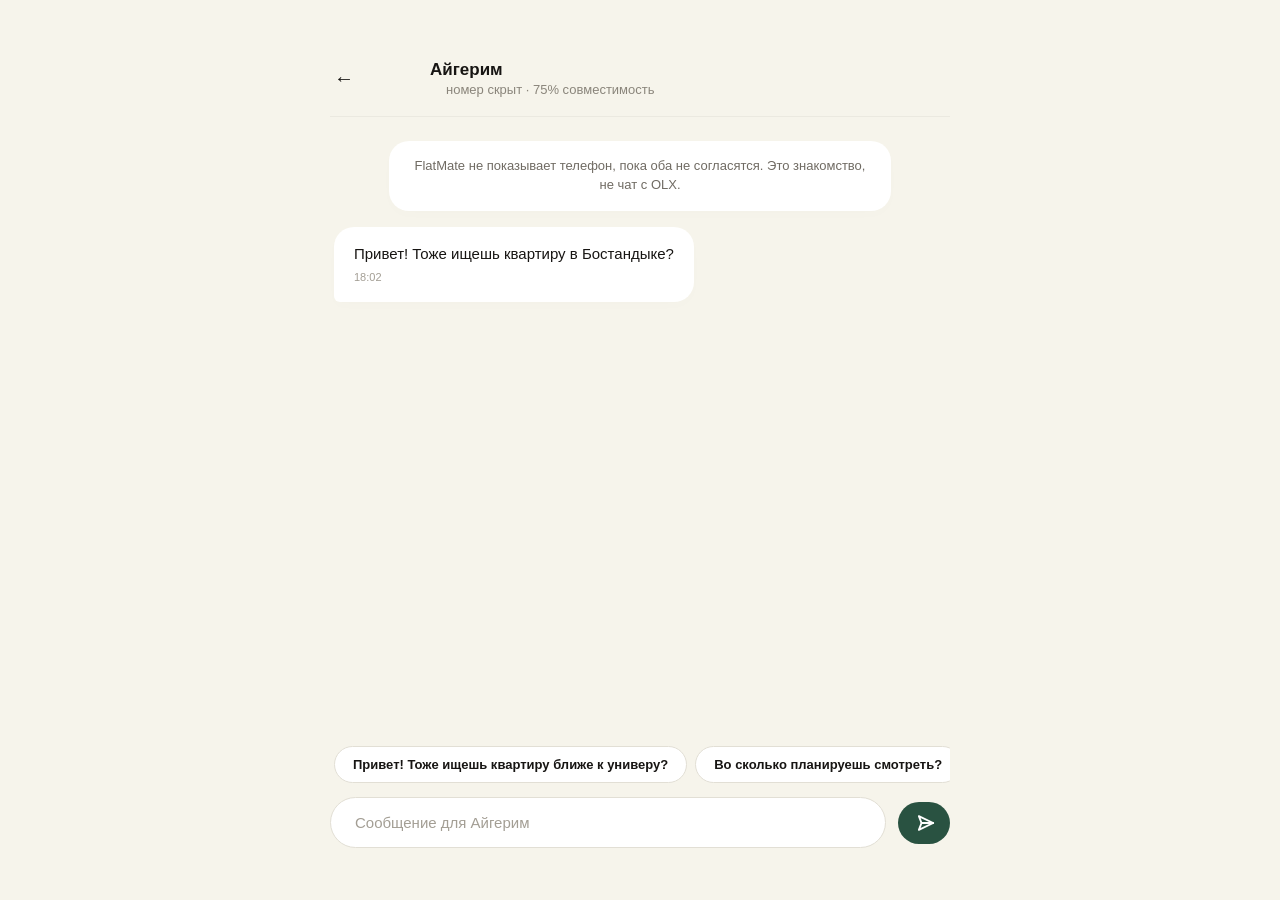
==== src/main/resources/templates/chat.html @ 908935d6 "Initial commit" ====
<!DOCTYPE html>
<html lang="ru">
<head>
  <meta charset="UTF-8">
  <meta name="viewport" content="width=device-width, initial-scale=1.0">
  <title>FlatMate — Чат</title>
  <style>
    * {
      box-sizing: border-box;
      margin: 0;
      padding: 0;
      font-family: -apple-system, BlinkMacSystemFont, "Segoe UI", Roboto, Helvetica, Arial, sans-serif;
      -webkit-font-smoothing: antialiased;
    }

    body {
      background-color: #F6F4EB;
      color: #171513;
      height: 100vh;
      display: flex;
      justify-content: center;
      align-items: center;
      padding: 40px;
    }

    .chat-container {
      width: 100%;
      max-width: 620px;
      height: 100%;
      max-height: 820px;
      background-color: #F6F4EB;
      display: flex;
      flex-direction: column;
      position: relative;
    }


    .chat-header {
      display: flex;
      align-items: center;
      padding: 16px 4px;
      gap: 16px;
      border-bottom: 1px solid rgba(226, 223, 213, 0.5);
      background-color: #F6F4EB;
    }

    .back-arrow-btn {
      font-size: 20px;
      cursor: pointer;
      color: #171513;
      text-decoration: none;
      font-weight: 600;
    }

    .chat-avatar {
      width: 44px;
      height: 44px;
      border-radius: 50%;
      background-image: url('https://unsplash.com');
      background-size: cover;
      background-position: center;
    }

    .header-user-info h3 {
      font-size: 17px;
      font-weight: 700;
      color: #171513;
      margin-bottom: 2px;
    }

    .header-user-info p {
      font-size: 13px;
      color: #8A857B;
      display: flex;
      align-items: center;
      gap: 4px;
    }

    .lock-icon {
      display: inline-block;
      width: 12px;
      height: 12px;
      background-image: url("data:image/svg+xml,%3Csvg xmlns='http://w3.org' viewBox='0 0 24 24' fill='%238A857B'%3E%3Cpath d='M18 8h-1V6c0-2.76-1.64-5-4.5-5S8 3.24 8 6v2H7c-1.1 0-2 .9-2 2v10c0 1.1.9 2 2 2h11c1.1 0 2-.9 2-2V10c0-1.1-.9-2-2-2zm-6 9c-1.1 0-2-.9-2-2s.9-2 2-2 2 .9 2 2-.9 2-2 2zm3.1-9H8.9V6c0-1.71.85-3.1 3.1-3.1 2.25 0 3.1 1.39 3.1 3.1v2z'/%3E%3C/svg%3E");
      background-size: contain;
      background-repeat: no-repeat;
    }


    .chat-messages-area {
      flex: 1;
      padding: 24px 4px;
      display: flex;
      flex-direction: column;
      gap: 16px;
      overflow-y: auto;
    }

    .chat-messages-area::-webkit-scrollbar { width: 4px; }
    .chat-messages-area::-webkit-scrollbar-thumb { background: #E2DFD5; border-radius: 4px; }

    .system-notice {
      background-color: #FFFFFF;
      border-radius: 20px;
      padding: 16px 24px;
      font-size: 13px;
      color: #706B63;
      text-align: center;
      max-width: 82%;
      align-self: center;
      line-height: 1.45;
      box-shadow: 0 4px 12px rgba(0, 0, 0, 0.01);
    }

    .message-bubble {
      padding: 16px 20px;
      font-size: 15px;
      line-height: 1.45;
      max-width: 78%;
      box-shadow: 0 4px 12px rgba(0, 0, 0, 0.01);
    }

    .message-bubble.incoming {
      background-color: #FFFFFF;
      color: #171513;
      border-radius: 20px;
      border-bottom-left-radius: 6px;
      align-self: flex-start;
    }

    .bubble-time {
      font-size: 11px;
      color: #A39E94;
      margin-top: 6px;
    }

    .message-bubble.outgoing {
      background-color: #295241;
      color: #FFFFFF;
      border-radius: 20px;
      border-bottom-right-radius: 6px;
      align-self: flex-end;
    }
    .message-bubble.outgoing .bubble-time {
      color: rgba(255, 255, 255, 0.6);
      text-align: right;
    }


    .chat-bottom-controls {
      background-color: #F6F4EB;
      padding-top: 12px;
      padding-bottom: 12px;
    }

    .prompts-scroll-row {
      display: flex;
      gap: 8px;
      margin-bottom: 14px;
      overflow-x: auto;
      padding-left: 4px;
      padding-right: 4px;
    }
    .prompts-scroll-row::-webkit-scrollbar { display: none; }

    .prompt-chip {
      background-color: #FFFFFF;
      border: 1px solid #E2DFD5;
      padding: 10px 18px;
      border-radius: 20px;
      font-size: 13px;
      font-weight: 600;
      color: #171513;
      cursor: pointer;
      white-space: nowrap;
      transition: background-color 0.15s;
    }
    .prompt-chip:hover {
      background-color: #EFECE3;
    }

    .input-row-wrapper {
      display: flex;
      gap: 12px;
      align-items: center;
      width: 100%;
    }

    .chat-text-input {
      flex: 1;
      background-color: #FFFFFF;
      border: 1px solid #E2DFD5;
      padding: 16px 24px;
      border-radius: 28px;
      font-size: 15px;
      outline: none;
      color: #171513;
    }
    .chat-text-input::placeholder {
      color: #A39E94;
    }

    .send-airplane-btn {
      background-color: #295241;
      color: #FFFFFF;
      border: none;
      width: 52px;
      height: 42px;
      border-radius: 24px;
      cursor: pointer;
      display: flex;
      align-items: center;
      justify-content: center;
      transition: background-color 0.15s;
      flex-shrink: 0;
    }
    .send-airplane-btn th:hover { background-color: #1F3D31; }

    .airplane-svg {
      width: 18px;
      height: 18px;
      fill: none;
      stroke: currentColor;
      stroke-width: 2.5;
      stroke-linecap: round;
      stroke-linejoin: round;
      transform: rotate(45deg) translate(-1px, 1px);
    }
  </style>
</head>
<body>

<div class="chat-container">

  <header class="chat-header">
    <a href="matches.html" class="back-arrow-btn">←</a>
    <div class="chat-avatar"></div>
    <div class="header-user-info">
      <h3>Aйгерим</h3>
      <p><span class="lock-icon"></span> номер скрыт · 75% совместимость</p>
    </div>
  </header>

  <div class="chat-messages-area" id="messagesBox">

    <div class="system-notice">
      FlatMate не показывает телефон, пока оба не согласятся. Это знакомство, не чат с OLX.
    </div>

    <div class="message-bubble incoming">
      Привет! Тоже ищешь квартиру в Бостандыке?
      <div class="bubble-time">18:02</div>
    </div>

  </div>

  <div class="chat-bottom-controls">
    <div class="prompts-scroll-row">
      <button class="prompt-chip" onclick="selectPrompt(this)">Привет! Тоже ищешь квартиру ближе к универу?</button>
      <button class="prompt-chip" onclick="selectPrompt(this)">Во сколько планируешь смотреть?</button>
    </div>

    <div class="input-row-wrapper">
      <input type="text" id="messageField" class="chat-text-input" placeholder="Сообщение для Айгерим" onkeypress="handleKeyPress(event)">
      <button class="send-airplane-btn" onclick="executeSend()">
        <svg class="airplane-svg" viewBox="0 0 24 24">
          <line x1="22" y1="2" x2="11" y2="13"></line>
          <polygon points="22 2 15 22 11 13 2 9 22 2"></polygon>
        </svg>
      </button>
    </div>
  </div>

</div>

<script>
  function selectPrompt(buttonElement) {
    document.getElementById('messageField').value = buttonElement.innerText;
    executeSend();
  }

  function handleKeyPress(e) {
    if (e.key === 'Enter') executeSend();
  }

  function executeSend() {
    const inputField = document.getElementById('messageField');
    if (!inputField.value.trim()) return;

    const messagesBox = document.getElementById('messagesBox');
    const newBubble = document.createElement('div');
    newBubble.className = 'message-bubble outgoing';

    // Получаем текущее время на ноутбуке компьютера
    const timestamp = new Date();
    const formattedTime = timestamp.getHours().toString().padStart(2, '0') + ':' + timestamp.getMinutes().toString().padStart(2, '0');

    newBubble.innerHTML = inputField.value + `<div class="bubble-time">${formattedTime}</div>`;

    messagesBox.appendChild(newBubble);
    inputField.value = '';

    messagesBox.scrollTop = messagesBox.scrollHeight;
  }
</script>

</body>
</html>
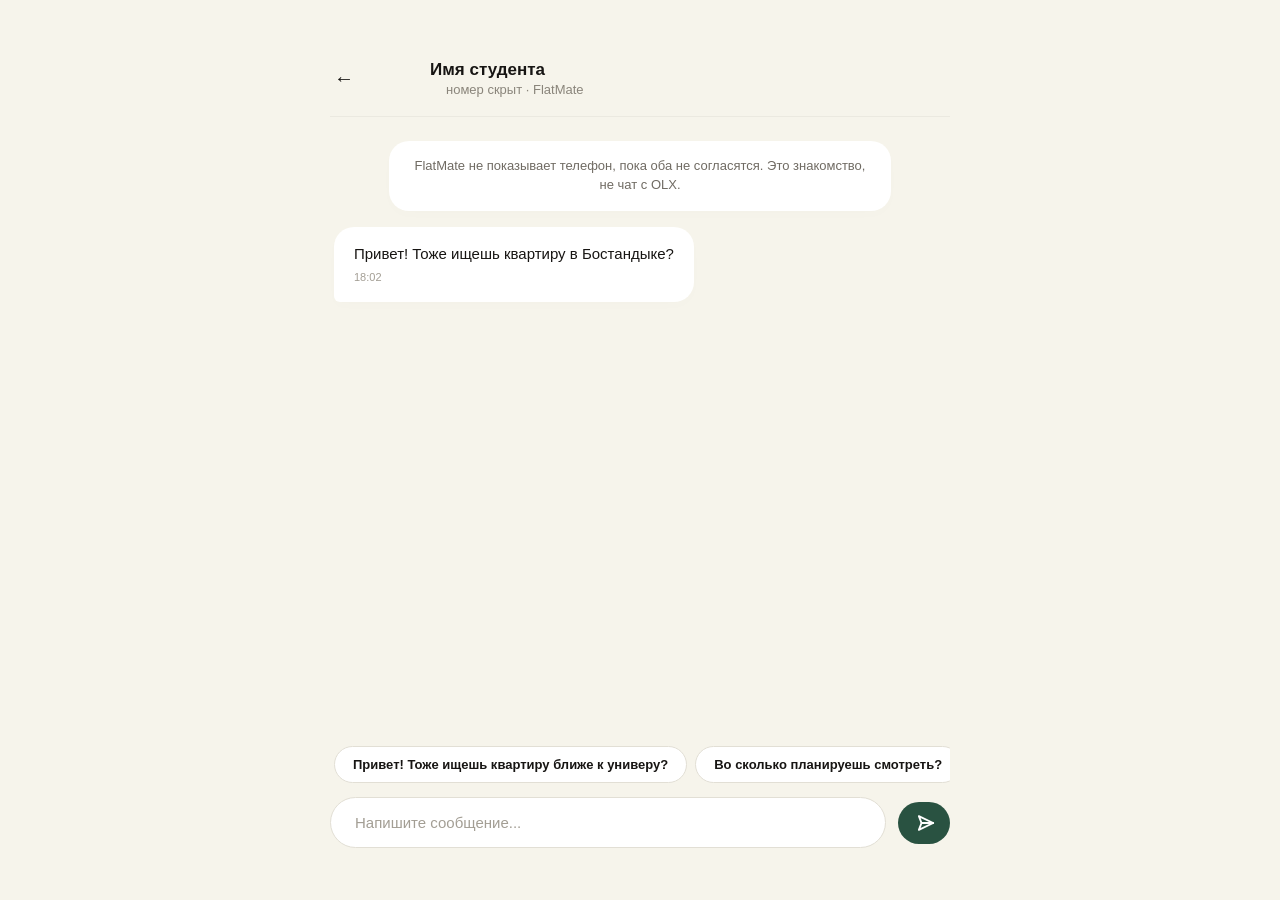
==== commit 2e3a139c: "Update FlatMate project" ====
--- a/src/main/resources/templates/chat.html
+++ b/src/main/resources/templates/chat.html
@@ -232,12 +232,13 @@
 <div class="chat-container">
 
   <header class="chat-header">
-    <a href="matches.html" class="back-arrow-btn">←</a>
-    <div class="chat-avatar"></div>
-    <div class="header-user-info">
-      <h3>Aйгерим</h3>
-      <p><span class="lock-icon"></span> номер скрыт · 75% совместимость</p>
-    </div>
+    
+<a th:href="@{/matches}" class="back-arrow-btn">←</a>
+<div class="chat-avatar"></div>
+<div class="header-user-info">
+  <h3 th:text="${chatUser.name}">Имя студента</h3>
+  <p><span class="lock-icon"></span> номер скрыт · FlatMate</p>
+</div>
   </header>
 
   <div class="chat-messages-area" id="messagesBox">
@@ -260,7 +261,14 @@
     </div>
 
     <div class="input-row-wrapper">
-      <input type="text" id="messageField" class="chat-text-input" placeholder="Сообщение для Айгерим" onkeypress="handleKeyPress(event)">
+
+<input
+  type="text"
+  id="messageField"
+  class="chat-text-input"
+  placeholder="Напишите сообщение..."
+  onkeypress="handleKeyPress(event)"
+>
       <button class="send-airplane-btn" onclick="executeSend()">
         <svg class="airplane-svg" viewBox="0 0 24 24">
           <line x1="22" y1="2" x2="11" y2="13"></line>
@@ -294,12 +302,18 @@
     const timestamp = new Date();
     const formattedTime = timestamp.getHours().toString().padStart(2, '0') + ':' + timestamp.getMinutes().toString().padStart(2, '0');
 
-    newBubble.innerHTML = inputField.value + `<div class="bubble-time">${formattedTime}</div>`;
-
-    messagesBox.appendChild(newBubble);
-    inputField.value = '';
-
-    messagesBox.scrollTop = messagesBox.scrollHeight;
+
+const messageText = document.createElement('div');
+messageText.textContent = inputField.value;
+newBubble.appendChild(messageText);
+
+const timeElement = document.createElement('div');
+timeElement.className = 'bubble-time';
+timeElement.textContent = formattedTime;
+newBubble.appendChild(timeElement);
+messagesBox.appendChild(newBubble);
+inputField.value = '';
+messagesBox.scrollTop = messagesBox.scrollHeight;
   }
 </script>
 
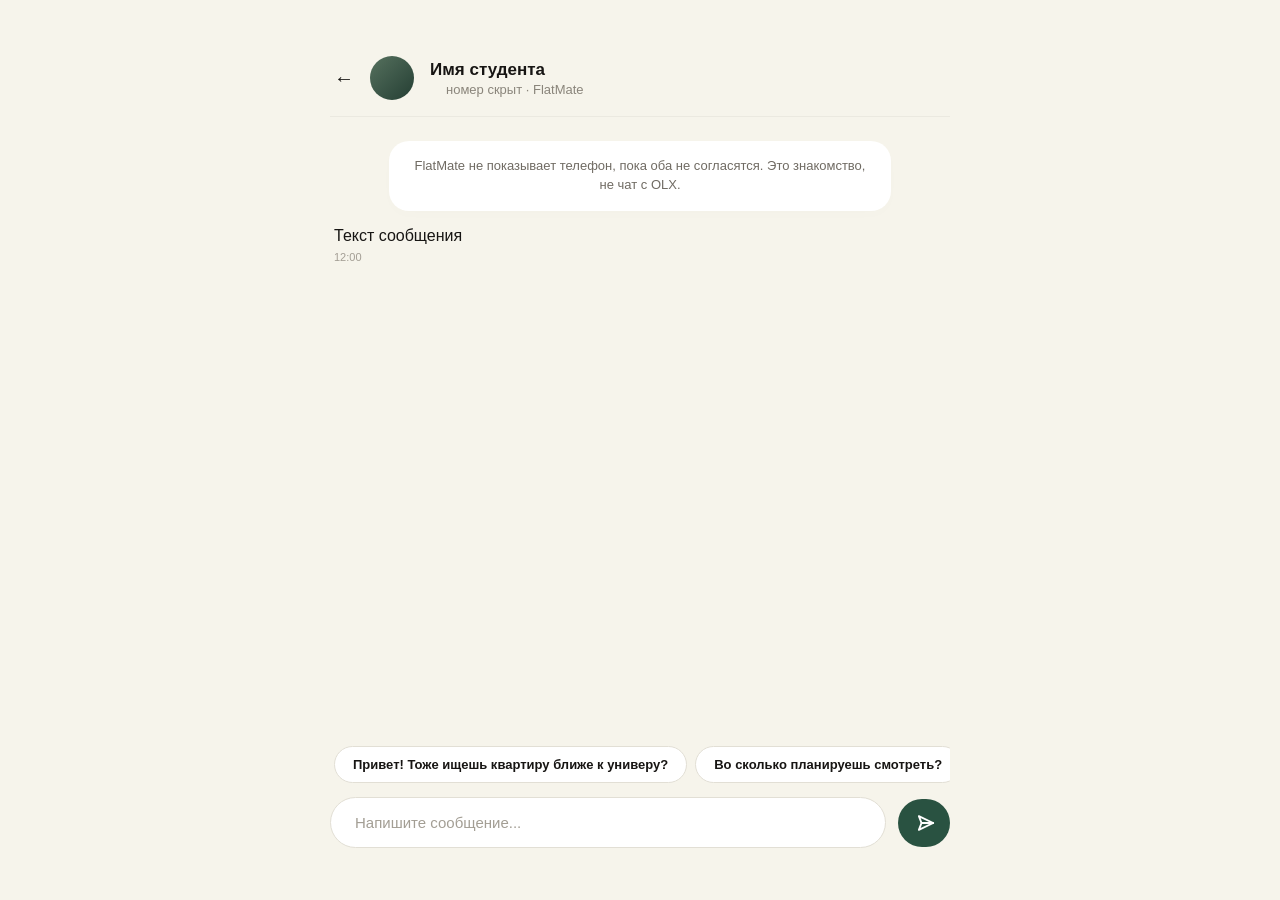
==== commit 146b7813: "Интегрирована серверная история переписок и отправка сообщений в chat.html" ====
--- a/src/main/resources/templates/chat.html
+++ b/src/main/resources/templates/chat.html
@@ -1,5 +1,5 @@
 <!DOCTYPE html>
-<html lang="ru">
+<html lang="ru" xmlns:th="http://thymeleaf.org">
 <head>
   <meta charset="UTF-8">
   <meta name="viewport" content="width=device-width, initial-scale=1.0">
@@ -34,7 +34,6 @@
       position: relative;
     }
 
-
     .chat-header {
       display: flex;
       align-items: center;
@@ -56,7 +55,7 @@
       width: 44px;
       height: 44px;
       border-radius: 50%;
-      background-image: url('https://unsplash.com');
+      background: linear-gradient(135deg, #56715E 0%, #243E33 100%);
       background-size: cover;
       background-position: center;
     }
@@ -84,7 +83,6 @@
       background-size: contain;
       background-repeat: no-repeat;
     }
-
 
     .chat-messages-area {
       flex: 1;
@@ -145,7 +143,6 @@
       text-align: right;
     }
 
-
     .chat-bottom-controls {
       background-color: #F6F4EB;
       padding-top: 12px;
@@ -179,6 +176,10 @@
     }
 
     .input-row-wrapper {
+      width: 100%;
+    }
+
+    .chat-form {
       display: flex;
       gap: 12px;
       align-items: center;
@@ -204,7 +205,7 @@
       color: #FFFFFF;
       border: none;
       width: 52px;
-      height: 42px;
+      height: 48px;
       border-radius: 24px;
       cursor: pointer;
       display: flex;
@@ -213,7 +214,7 @@
       transition: background-color 0.15s;
       flex-shrink: 0;
     }
-    .send-airplane-btn th:hover { background-color: #1F3D31; }
+    .send-airplane-btn:hover { background-color: #1F3D31; }
 
     .airplane-svg {
       width: 18px;
@@ -232,88 +233,69 @@
 <div class="chat-container">
 
   <header class="chat-header">
-    
-<a th:href="@{/matches}" class="back-arrow-btn">←</a>
-<div class="chat-avatar"></div>
-<div class="header-user-info">
-  <h3 th:text="${chatUser.name}">Имя студента</h3>
-  <p><span class="lock-icon"></span> номер скрыт · FlatMate</p>
-</div>
+    <a th:href="@{/matches}" class="back-arrow-btn">←</a>
+    <div class="chat-avatar"></div>
+    <div class="header-user-info">
+      <h3 th:text="${chatUser.name}">Имя студента</h3>
+      <p><span class="lock-icon"></span> номер скрыт · FlatMate</p>
+    </div>
   </header>
 
   <div class="chat-messages-area" id="messagesBox">
-
     <div class="system-notice">
       FlatMate не показывает телефон, пока оба не согласятся. Это знакомство, не чат с OLX.
     </div>
 
-    <div class="message-bubble incoming">
-      Привет! Тоже ищешь квартиру в Бостандыке?
-      <div class="bubble-time">18:02</div>
-    </div>
-
+    <!-- ТВОЙ БЭКЭНД ЦИКЛ: Выгружаем историю сообщений из базы данных -->
+    <div th:each="msg : ${messages}" 
+         th:class="${msg.senderId == session.currentUser.id} ? 'message-bubble outgoing' : 'message-bubble incoming'">
+         <span th:text="${msg.content}">Текст сообщения</span>
+         <div class="bubble-time" th:text="${#temporals.format(msg.sentAt, 'HH:mm')}">12:00</div>
+    </div>
   </div>
 
   <div class="chat-bottom-controls">
     <div class="prompts-scroll-row">
-      <button class="prompt-chip" onclick="selectPrompt(this)">Привет! Тоже ищешь квартиру ближе к универу?</button>
-      <button class="prompt-chip" onclick="selectPrompt(this)">Во сколько планируешь смотреть?</button>
+      <button type="button" class="prompt-chip" onclick="selectPrompt(this)">Привет! Тоже ищешь квартиру ближе к универу?</button>
+      <button type="button" class="prompt-chip" onclick="selectPrompt(this)">Во сколько планируешь смотреть?</button>
     </div>
 
     <div class="input-row-wrapper">
-
-<input
-  type="text"
-  id="messageField"
-  class="chat-text-input"
-  placeholder="Напишите сообщение..."
-  onkeypress="handleKeyPress(event)"
->
-      <button class="send-airplane-btn" onclick="executeSend()">
-        <svg class="airplane-svg" viewBox="0 0 24 24">
-          <line x1="22" y1="2" x2="11" y2="13"></line>
-          <polygon points="22 2 15 22 11 13 2 9 22 2"></polygon>
-        </svg>
-      </button>
+      <!-- Настоящая HTML-форма отправки на бэкэнд-контроллер -->
+      <form th:action="@{/chat/{id}/send(id=${chatUser.id})}" method="post" class="chat-form">
+        <input
+          type="text"
+          id="messageField"
+          name="content"
+          class="chat-text-input"
+          placeholder="Напишите сообщение..."
+          autocomplete="off"
+          required
+        >
+        <button type="submit" class="send-btn send-airplane-btn">
+          <svg class="airplane-svg" viewBox="0 0 24 24">
+            <line x1="22" y1="2" x2="11" y2="13"></line>
+            <polygon points="22 2 15 22 11 13 2 9 22 2"></polygon>
+          </svg>
+        </button>
+      </form>
     </div>
   </div>
 
 </div>
 
 <script>
+  // Оставляем логику подсказок девочек — при клике текст вставляется в поле и форма отправляется
   function selectPrompt(buttonElement) {
-    document.getElementById('messageField').value = buttonElement.innerText;
-    executeSend();
+    const input = document.getElementById('messageField');
+    input.value = buttonElement.innerText;
+    input.form.submit();
   }
 
-  function handleKeyPress(e) {
-    if (e.key === 'Enter') executeSend();
-  }
-
-  function executeSend() {
-    const inputField = document.getElementById('messageField');
-    if (!inputField.value.trim()) return;
-
-    const messagesBox = document.getElementById('messagesBox');
-    const newBubble = document.createElement('div');
-    newBubble.className = 'message-bubble outgoing';
-
-    // Получаем текущее время на ноутбуке компьютера
-    const timestamp = new Date();
-    const formattedTime = timestamp.getHours().toString().padStart(2, '0') + ':' + timestamp.getMinutes().toString().padStart(2, '0');
-
-
-const messageText = document.createElement('div');
-messageText.textContent = inputField.value;
-newBubble.appendChild(messageText);
-
-const timeElement = document.createElement('div');
-timeElement.className = 'bubble-time';
-timeElement.textContent = formattedTime;
-newBubble.appendChild(timeElement);
-messagesBox.appendChild(newBubble);
-inputField.value = '';
-messagesBox.scrollTop = messagesBox.scrollHeight;
+  // При открытии чата автоматически прокручиваем сообщения вниз
+  const messagesBox = document.getElementById('messagesBox');
+  if (messagesBox) {
+    messagesBox.scrollTop = messagesBox.scrollHeight;
   }
 </script>
 
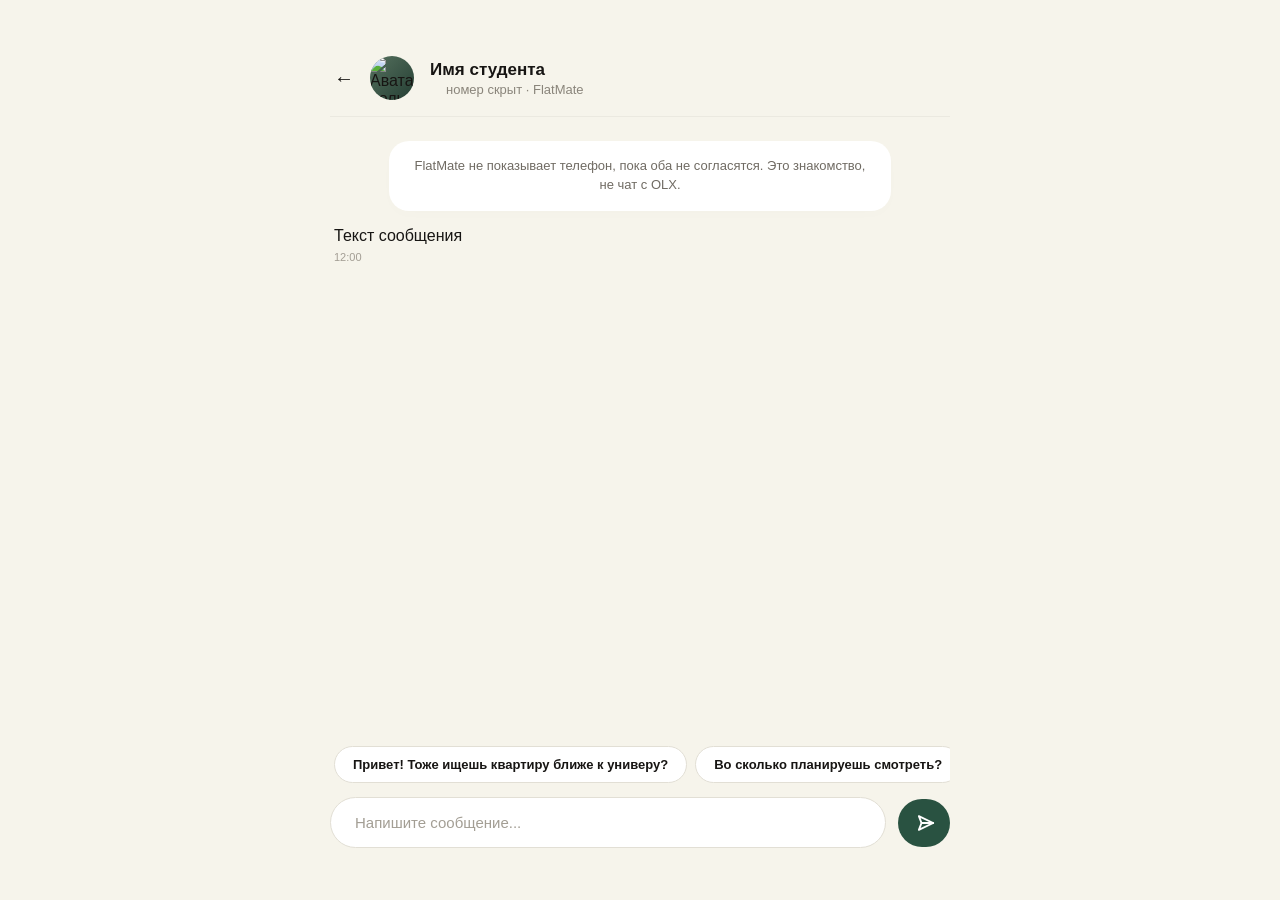
==== commit 68bb28c5: "добавление аватарок по полу" ====
--- a/src/main/resources/templates/chat.html
+++ b/src/main/resources/templates/chat.html
@@ -58,7 +58,10 @@
       background: linear-gradient(135deg, #56715E 0%, #243E33 100%);
       background-size: cover;
       background-position: center;
-    }
+      overflow: hidden;
+    }
+
+    .chat-avatar img { width: 100%; height: 100%; object-fit: cover; display: block; }
 
     .header-user-info h3 {
       font-size: 17px;
@@ -234,7 +237,12 @@
 
   <header class="chat-header">
     <a th:href="@{/matches}" class="back-arrow-btn">←</a>
-    <div class="chat-avatar"></div>
+<!-- Если у собеседника есть фото, ставим его на фон, если нет — сработает красивый дефолтный градиент -->
+<div class="chat-avatar" 
+     th:style="${chatUser.photo != null && !chatUser.photo.isEmpty()} ? 'background-image: url(' + ${chatUser.photo} + '); background-size: cover; background-position: center;' : ''">
+  <img th:if="${chatUser.photo == null || chatUser.photo.isEmpty()}"
+       th:src="${chatUser.gender == 'male' ? '/avatar-male.svg' : '/avatar-female.svg'}" alt="Аватар пользователя">
+</div>
     <div class="header-user-info">
       <h3 th:text="${chatUser.name}">Имя студента</h3>
       <p><span class="lock-icon"></span> номер скрыт · FlatMate</p>
@@ -285,7 +293,6 @@
 </div>
 
 <script>
-  // Оставляем логику подсказок девочек — при клике текст вставляется в поле и форма отправляется
   function selectPrompt(buttonElement) {
     const input = document.getElementById('messageField');
     input.value = buttonElement.innerText;
